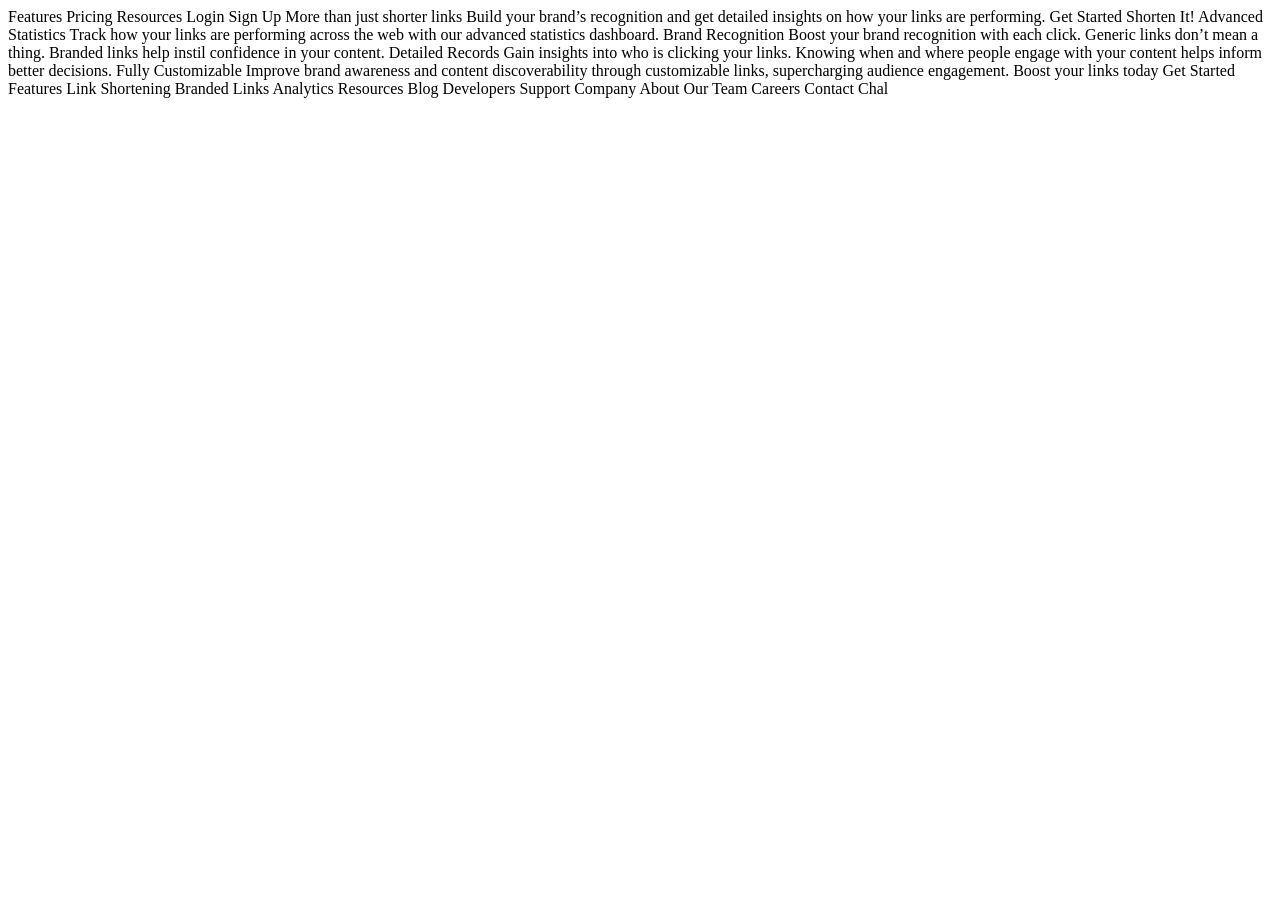
==== index.html @ 99a4065c "url-commit" ====
<!DOCTYPE html>
<html lang="en">
<head>
  <meta charset="UTF-8">
  <meta name="viewport" content="width=device-width, initial-scale=1.0"> <!-- displays site properly based on user's device -->

  <link rel="icon" type="image/png" sizes="32x32" href="./images/favicon-32x32.png">
  
  <title>Frontend Mentor | Shortly URL shortening API Challenge</title>

  <!-- Feel free to remove these styles or customise in your own stylesheet 👍 -->
  
</head>
<body>

  Features
  Pricing
  Resources

  Login
  Sign Up

  More than just shorter links

  Build your brand’s recognition and get detailed insights 
  on how your links are performing.

  Get Started

  Shorten It!

  Advanced Statistics

  Track how your links are performing across the web with our 
  advanced statistics dashboard.

  Brand Recognition

  Boost your brand recognition with each click. Generic links don’t 
  mean a thing. Branded links help instil confidence in your content.

  Detailed Records

  Gain insights into who is clicking your links. Knowing when and where 
  people engage with your content helps inform better decisions.

  Fully Customizable

  Improve brand awareness and content discoverability through customizable 
  links, supercharging audience engagement.

  Boost your links today

  Get Started

  Features

  Link Shortening
  Branded Links
  Analytics

  Resources

  Blog
  Developers
  Support

  Company

  About
  Our Team
  Careers
  Contact
  
  <di class="attribution">
    Chal
</body>
</html>
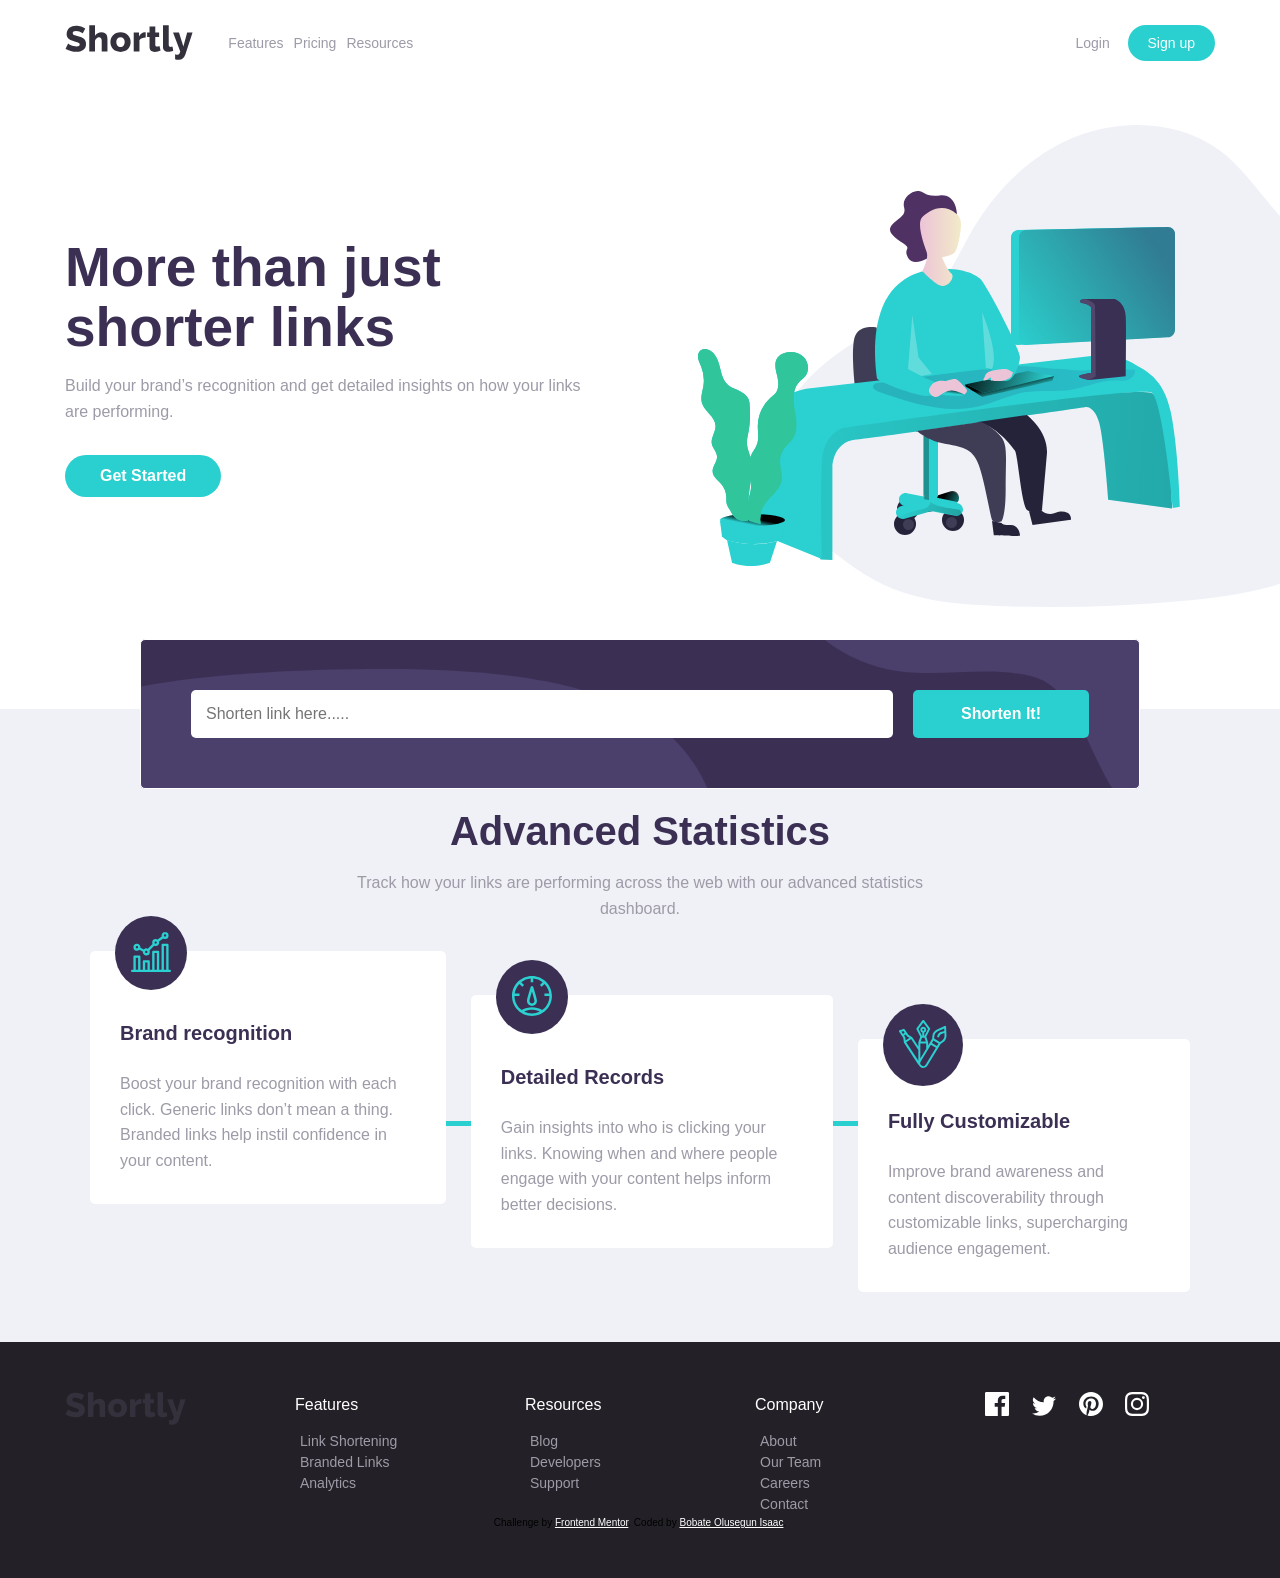
==== commit ef8e68c1: "new action" ====
--- a/index.html
+++ b/index.html
@@ -1,79 +1,186 @@
 <!DOCTYPE html>
-<html lang="en">
+ <html lang="en" dir="1tr">
 <head>
-  <meta charset="UTF-8">
-  <meta name="viewport" content="width=device-width, initial-scale=1.0"> <!-- displays site properly based on user's device -->
-
-  <link rel="icon" type="image/png" sizes="32x32" href="./images/favicon-32x32.png">
-  
-  <title>Frontend Mentor | Shortly URL shortening API Challenge</title>
-
-  <!-- Feel free to remove these styles or customise in your own stylesheet 👍 -->
-  
+    <meta charset="UTF-8">
+    <meta http-equiv="X-UA-Compatible" content="IE=edge">
+    <meta name="viewport" content="width=device-width, initial-scale=1.0">
+    <!--display size properly based on user interface-->
+    <link rel="icon" type="image/png" sizes="32x32" href="./images/favicon-32x32.png">
+    <!--Google font-->
+    <link rel="https://fonts.googleapis.com/css2?family=Poppins:wght@300;500;700&display=swap" rel="stylesheet">
+    <!--Custom Css-->
+    <link rel="stylesheet" href="shortly.css">
+    <title>Frontendmentor Challenge | Url Shortening api master</title>
 </head>
 <body>
+    <!--Header-->
+    <header>
+       <div class="container">
+          <nav>
+            <img src="./images/logo.svg" alt="logo" class="logo">
 
-  Features
-  Pricing
-  Resources
+               
+              <!--Toggle button section-->
+              <input type="checkbox" class="check-button" id="toggle">
+              <label for="toggle" class="hamburger" id="hamburger">
+                  <img src="images/icon-hamburger.svg" alt="responsive-button">
+              </label>
+             
+            <ul class="nav-ul" id="nav-ul">
+               <li class="first-li"><a href="#">Features</a></li>
+               <li class="second-li"><a href="#">Pricing</a></li>
+               <li class="third-li"><a href="#">Resources </a></li>
+               <hr class="no-display">
+               <li class="hidden fourth-li"><a href="#">Login</a></li>
+               <li class="hidden fifth-li"><a href="#" class="sign-btn sign2-btn">Sign up</a></li>
+            </ul>
 
-  Login
-  Sign Up
+            <nav class="mobile-nav">
 
-  More than just shorter links
+              <div class="login">
+                 <a href="#">Login</a>
+                 <a href="#" class="sign-btn">Sign up</a>
+              </div>
 
-  Build your brand’s recognition and get detailed insights 
-  on how your links are performing.
+            </nav>
+             
+          </nav>
+       </div>
+    </header>
 
-  Get Started
+    <main>
+        <!--Intro Section-->
+        <section class="intro-section">
+            <div class="container intro">
+                <div class="intro-text slideUP">
+                     <h1 class="u-mb-small">More than just <span>shorter links</span></h1>
+                     <p class="u-mb-medium"> Build your brand’s recognition and get detailed insights 
+                        on how your links are performing.</p>
+                     <a href="#"  class="sign-btn large-sign-btn">Get Started</a>
+                </div>
+                <div class="intro-image slideUP">
+                    <img src="./images/illustration-working.svg" alt="intro-image">
+                </div>
+            </div>
 
-  Shorten It!
+        </section>
 
-  Advanced Statistics
+        <!--Input ,About ,feature Section-->
+        <section class="input-section">
+            <div class="container">
+                 
+                <div class="input-box u-mb-large slideUP"> 
+                    <form class="input-text">
+                            <input type="text" id="input-text" placeholder="Shorten link here..... ">
+                            <p class="err"></p>
+                            <button class="link-btn">Shorten It!</button>  
+                     </form>
+                     <p class="error"></p>
+                </div>
+ 
+                <!--Display Shorten Link Section -->
+                <div class="display"> </div>
 
-  Track how your links are performing across the web with our 
-  advanced statistics dashboard.
+                <div class="about">
+                    <h2 class="u-mb-small">Advanced Statistics</h2>
+                    <p class="u-mb-medium"> Track how your links are performing across the web with our 
+                        advanced statistics dashboard.</p>
+                </div>
 
-  Brand Recognition
+                <div class="feature-section">
+                    <div class="container feature">
+                        <div class="feature-box box-1">
+                             <div class="feature-image">
+                                 <img src="./images/icon-brand-recognition.svg">
+                             </div>
+                             <h3>Brand recognition</h3>
+                             <p> Boost your brand recognition with each click. Generic links don’t 
+                                mean a thing. Branded links help instil confidence in your content.</p>
+                        </div>
+                
+                        <div class="feature-box box-2">
+                            <div class="feature-image">
+                                <img src="./images/icon-detailed-records.svg">
+                            </div>
+                            <h3>Detailed Records</h3>
+                            <p>Gain insights into who is clicking your links. Knowing when and where 
+                                people engage with your content helps inform better decisions.</p>
+                       </div>
+                    
+                       <div class="feature-box box-3">
+                          <div class="feature-image">
+                             <img src="./images/icon-fully-customizable.svg">
+                         </div>
+                         <h3>Fully Customizable</h3>
+                         <p>
+                            Improve brand awareness and content discoverability through customizable 
+                            links, supercharging audience engagement.</p>
+                       </div>
+                    </div>
+                </div>
+        </section>
 
-  Boost your brand recognition with each click. Generic links don’t 
-  mean a thing. Branded links help instil confidence in your content.
+        <!--Footer Section-->
+        <footer class="footer-section">
+            <div class="container footer">
 
-  Detailed Records
+                <div class="footer-logo">
+                    <img src="./images/logo.svg">
+                </div>
 
-  Gain insights into who is clicking your links. Knowing when and where 
-  people engage with your content helps inform better decisions.
+                <div class="footer-menu">
+                    <p class="u-mb-small nav-footer">Features</p>
+                    <ul class="nav-ul footer-links">
+                        <li><a href="#">Link Shortening</a></li>
+                        <li><a href="#">Branded Links</a></li>
+                        <li><a href="#">Analytics</a></li>
+                    </ul>
+                </div>
 
-  Fully Customizable
+                <div class="footer-menu">
+                    <p class="u-mb-small nav-footer">Resources</p>
+                    <ul class="nav-ul footer-links">
+                        <li><a href="#">Blog</a></li>
+                        <li><a href="#">Developers</a></li>
+                        <li><a href="#">Support</a></li>
+                    </ul>
+                </div>
 
-  Improve brand awareness and content discoverability through customizable 
-  links, supercharging audience engagement.
+                
+                <div class="footer-menu">
+                    <p class="u-mb-small nav-footer">Company</p>
+                    <ul class="nav-ul footer-links">
+                        <li><a href="#">About</a></li>
+                        <li><a href="#">Our Team</a></li>
+                        <li><a href="#">Careers</a></li>
+                        <li><a href="#">Contact</a></li>
+                    </ul>
+                </div>
 
-  Boost your links today
+                <div class="footer-icons">
+                    <img src="./images/icon-facebook.svg" alt="">
+                    <img src="./images/icon-twitter.svg" alt="">
+                    <img src="./images/icon-pinterest.svg" alt="">
+                    <img src="./images/icon-instagram.svg" alt="">
+                </div>
+   
+            </div>
 
-  Get Started
+            <div class="attribution">
+                Challenge by <a href="https://www.frontendmentor.io?ref=challenge" target="_blank">Frontend Mentor</a>. 
+                Coded by <a href="#">Bobate Olusegun Isaac</a>.
+            </div>
 
-  Features
-
-  Link Shortening
-  Branded Links
-  Analytics
-
-  Resources
-
-  Blog
-  Developers
-  Support
-
-  Company
-
-  About
-  Our Team
-  Careers
-  Contact
-  
-  <di class="attribution">
-    Chal
+        </footer>
+    </main>
+    <script src="shortly.js">
+        
+    </script>
 </body>
 </html>
 
+
+
+
+
+
--- a/shortly.css
+++ b/shortly.css
@@ -0,0 +1,805 @@
+/*STYLES*/
+*,
+*::before,
+*::after{
+    padding: 0;
+    margin: 0;
+    box-sizing: border-box;
+}
+
+html {
+    font-family: 'Poppins',sans-serif;
+    font-size: 10px;
+}
+
+body{
+    width: 100%;
+}
+
+p {
+    font-size: 1.6rem;
+    color: var(--grayish-violet);
+    line-height: 1.6;
+}
+
+section {
+    padding: 5rem 0;
+}
+
+.container {
+    width: 100%;
+    max-width: 120rem;
+    margin: 0 auto;
+    padding: 0 2.5rem;
+}
+
+/*variables color*/
+:root {
+    --cyan:hsl(180, 66%, 49%);
+    --dark-violet: hsl(257, 27%, 26%);
+    --gray:hsl(0, 0%, 75%);
+    --dark-grey:#EFF1F7;
+    --grayish-violet: hsl(257, 7%, 63%);
+    --very-dark-blue:hsl(255, 11%, 22%);
+    --very-dark-violet:hsl(260, 8%, 14%);
+    --white:#fff;
+}
+
+/*UTILITY CLASSES*/
+.u-mb-small {
+    margin-bottom: 1.6rem;
+}
+
+.u-mb-medium {
+    margin-bottom: 3rem;
+}
+
+.u-mb-large {
+    margin-bottom: 5rem;
+}
+
+/*********************HEADER SECTION*******************/
+
+header {
+    width: 100%;
+    height: 7.5rem;
+    padding: 2.5rem 0;
+    position: relative;
+}
+
+.logo {
+     height: 3.5rem;
+     margin-right: 3rem;
+}
+
+nav {
+     display: flex;
+     justify-content: space-between;
+     align-items: center;
+}
+
+.hidden {
+     display: none;
+} 
+
+.nav-ul {
+     display: flex;
+     flex-grow: 1;
+}
+
+.nav-ul li {
+     list-style: none;
+     padding: 0 .5rem;
+}
+
+.nav-ul li a,
+.login a:first-child {
+      font-size: 1.4rem;
+      font-weight: 200;
+      text-decoration: none;
+      color:var(--grayish-violet);
+}
+
+.login a:first-child {
+     margin-right: 1.5rem;
+}
+
+.nav-ul li a:hover,
+.login a:hover:first-child {
+     color: var(--cyan);
+}
+
+.no-display {
+    display: none;
+}
+
+.sign-btn {
+    font-size: 1.4rem;
+    font-weight: 500;
+    text-decoration: none;
+    background-color: var(--cyan);
+    padding: 1rem 2rem;
+    color: var(--white);
+    border-radius: 5rem;
+    opacity: 1;
+    transition: all .3s;
+} 
+
+.sign-btn:hover {
+    opacity: .5;
+}
+
+button:hover {
+    opacity: 0.5;
+}
+
+.check-button {
+    display: none;
+}
+
+.hamburger {
+    display: none;
+}
+/***********Intro section***********/
+
+.intro-section {
+      padding-bottom: 10rem;
+      overflow: hidden;
+}
+
+.intro {
+    display: flex;
+    justify-content: space-between;
+}
+
+.intro-text {
+    width: 45%;
+    display: flex;
+    flex-direction: column;
+    justify-content: center;
+    align-items: flex-start;
+}
+
+.intro-text h1 {
+    font-size: 5.5rem;
+    line-height: 6rem;
+    font-weight: 600;
+    color: var(--dark-violet);
+}
+
+.intro-text h1 span {
+    display: block;
+}
+
+.error {
+    color: red;
+}
+
+.err {
+    display: none;
+}
+
+.intro-image {
+    width: 45%;
+}
+
+.large-sign-btn {
+    font-size: 1.6rem;
+    font-weight: 700;
+    padding: 1.2rem 3.5rem;
+}
+
+#icon {
+    color: white;
+    font-size: 30px;
+    line-height: 80px;
+    float: right;
+    margin-right: 40px;
+    cursor: pointer;
+}
+
+/**********INPUT,ABOUT,FEATURE SECTION**********/
+.input-section {
+    background-color: var(--dark-grey);  
+}
+
+.input-box {
+    background-color: var(--dark-violet);
+    max-width: 100rem;
+    margin: 0 auto;
+    padding: 5rem;
+    background-image: url(./images/bg-shorten-desktop.svg);
+    border: 1px solid white;
+    border-radius: 0.5rem;
+    transform: translateY(-80%);
+    display: flex;
+    flex-direction: column;
+}
+
+.input-box form {
+    display: flex;
+    justify-content: center;
+    width: 100%;
+    resize: none;
+}
+
+
+.input-box form input {
+    padding: 1.5rem;
+    font-size: 1.6rem;
+    font-family: 'Poppins',sans-serif;
+    width: 80%;
+    border:var(--white);
+    border-radius: 0.5rem;
+    margin-right: 2rem;
+    outline: none;
+    resize: none;
+}
+
+.input-box form .link-btn {
+    font-size: 1.6rem;
+    font-weight: 700;
+    color: var(--white);
+    width: 20%;
+    height: 50%;
+    background-color: var(--cyan);
+    border: transparent;
+    border-radius: .5rem;
+    outline: none;
+    cursor: pointer;
+    padding: 1.5rem;
+    resize: none;
+}
+
+.link-btn {
+    font-size: 1.6rem;
+    font-weight: 700;
+    text-decoration: none;
+    background-color: var(--cyan);
+    border: transparent;
+    padding: 1.5rem ;
+    color: var(--white);
+    width: 20%;
+    height: 50%;
+    border-radius: .5rem;
+    outline: none;
+    cursor: pointer;
+    opacity: 1;
+    transition: all .3s;
+}
+
+.link-btn:hover {
+    opacity: .5;
+}
+
+/* Display gotten link */
+
+.display {
+    margin-top: -10rem;
+    padding-top: -1rem;
+}
+
+.display-link {
+    background-color: var(--white);
+    max-width: 100rem;
+    height: 10%;
+    margin: 0 auto;
+    margin-top:-3.5rem ;
+    padding-top: 2rem;
+    margin-bottom: 5rem;
+    padding: 2rem;
+    display: flex;
+    justify-content: space-between;
+}
+
+.initial-link {
+    font-size: 2rem;
+    font-weight: 400;
+    margin-top: 1rem;
+    width: 5rem;
+}
+
+.first-link {
+    padding-bottom:-5rem;
+}
+
+.horizontal-line{
+    display: none;
+}
+
+.shorten-link {
+    display: flex;
+    flex-direction: row;
+}
+
+.shortened-link {
+    padding-right: 3rem;
+    margin-top: 1.2rem;
+    font-size: 2rem;
+    color: var(--cyan);
+}
+
+.copy-button {
+    font-size: 1.6rem;
+    font-weight:700;
+    width: 8rem;
+    height: 4rem;
+    padding-top: 1.2rem;
+    padding-bottom: 1.2rem;
+    background-color: var(--cyan);
+    border: transparent;
+    border-radius: .5rem;
+    color: var(--white);
+    outline: none;
+    cursor:pointer;
+    opacity: 1;
+}
+
+.copied-button {
+    background-color: var(--very-dark-blue);
+}
+ 
+
+/*********About Section*********/
+
+.about {
+    text-align: center;
+    width: 50%;
+    margin: 0 auto;
+}
+
+.about h2 {
+    font-size: 4rem;
+    font-weight: 700;
+    color: var(--dark-violet);
+}
+
+/*Features Section*/
+
+.feature {
+    display: flex;
+    justify-content: space-between;
+    align-items: flex-start;
+    position: relative;
+    z-index: 0;
+}
+
+.feature::after {
+    content: "";
+    position: absolute; 
+    top: 50%;
+    left: 30%;
+    width: 50%;  
+    height: .5rem;
+    background-color: var(--cyan);
+    z-index: 0;
+}
+
+.feature-box {
+    position: relative;
+    background-color:var(--white);
+    padding: 7rem 3rem 3rem 3rem;
+    border-radius: .5rem;
+    z-index: 1;
+}
+
+.feature-box:not(:last-child) {
+    margin-right: 2.5rem;
+}
+
+.feature-image {
+    display: inline-block;
+    background-color: var(--dark-violet);
+    padding: 1.5rem;
+    border: 1px solid transparent;
+    border-radius: 50%;
+    position: absolute;
+    top: -3.5rem;
+    left: 2.5rem;
+}
+
+.feature-box h3 {
+    font-size: 2rem;
+    font-weight: 700;
+    line-height: 2.5rem;
+    color: var(--dark-violet);
+    padding-bottom: 2.5rem;
+}
+
+.box-2 {
+    margin-top: 4%;
+}
+
+.box-3 {
+    margin-top: 8%;
+}
+
+/**********Boost Section**********/
+.boost-section {
+    width: 100%;
+    background-color: var(--dark-violet);
+    position: relative;
+    z-index: 1;
+}
+
+.boost-section::before {
+    content: "";
+    position: absolute;
+    top: 0;
+    left: 0;
+    width: 200rem;
+    height: 100%;
+    background-image: url(./images/bg-boost-desktop.svg);
+    background-position: center;
+    background-repeat: no-repeat;
+    z-index: -1;
+}
+
+.boost {
+    display: block;
+    text-align: center;
+    z-index:11;
+}
+
+.boost h2 {
+    font-size: 4rem;
+    font-weight: 700;
+    color: var(--white);
+}
+
+/***************Footer Section*******************/
+/***************Footer Section*******************/
+/***************Footer Section*******************/
+.footer-section {
+    padding: 5rem 0;
+    background-color: var(--very-dark-violet);
+}
+
+.footer {
+    display: grid;
+    grid-template-columns: repeat(auto-fit, minmax(15rem,1fr));
+    row-gap: 2rem;
+}
+
+.footer-links {
+    display: flex;
+    flex-direction: column;
+    text-decoration: none;
+    color: var(--white);
+}
+
+.footer-links li {
+    padding-bottom: .5rem;
+}
+
+.footer-icons img {
+    padding: 0 2rem .5rem 0;
+}
+
+.nav-footer {
+    color: var(--white);
+}
+
+a {
+    color: var(--white);
+}
+
+.attribution {
+    text-align: center;
+    justify-content: center;
+    align-items: center;
+}
+/******************MEDIA QUERIES FOR HEADER SECTION**************/
+
+/*TABLET SIZED DEVICES*/
+@media screen and (max-width:985px){
+    /*Intro Section*/
+    .intro-text {
+        width: 50%;
+    }
+
+    .intro-text h1 {
+        font-size: 4.5rem;
+        line-height: 4.5rem;
+    }
+
+    /*About Section*/
+    .about {
+        width: 100%;
+        padding-bottom:6rem;
+    }
+
+    .about h2 {
+        font-size: 3rem;
+    }
+
+    /*Feature Section*/
+    .feature-box {
+        padding: 7rem 2rem 3rem 2rem;
+    }
+
+    .feature-box:not(:last-child) {
+        margin-right:1.5rem ;
+    }
+}
+
+/*MOBILE DEVICE*/
+@media screen and (max-width:600px) {
+    header {
+        height: 7.6rem;
+    }
+
+    .logo {
+        margin: 0;
+        margin-bottom: 60rem;
+    }
+
+    form {
+       height: 5rem;
+       padding: 0 1rem;
+    }
+
+    .login {
+        display: none;
+    }
+
+    .hamburger {
+        display: inline-block;
+        position: absolute;
+        top:4rem;
+        right: 2rem;
+        cursor: pointer;
+    }
+
+    .hamburger img {
+        width: 3rem;
+    }
+    
+    .hidden {
+        display: inline-block;
+    }
+
+    .fifth-li {
+        width: 80%;
+        height: 30rem;
+    }
+
+    #nav-ul {
+        margin-left: -13rem;
+    }
+
+    #nav-ul {
+        flex-direction:column;
+        height: 50rem;
+        margin-top: 2rem;
+        background-color: var(--dark-violet);
+        border: 1px solid transparent;
+        border-radius: 2rem;
+        transform: translateY(-300%);
+        transition: all .5s;
+        z-index: 1;
+    }
+    
+    #nav-ul li {
+        padding: 2.5rem 0;
+        font-size: 2.6rem;
+    }
+
+    #nav-ul li a,
+    .login a:first-child
+    li a {
+        color: var(--white);
+        font-weight: 800;
+        font-size: 16px;
+    }
+
+    .first-li {
+        margin-left: 16rem;
+    }
+
+    .second-li {
+        margin-left: 17rem;
+    }
+
+    .third-li {
+        margin-left: 16rem;
+    }
+
+    .no-display {
+        display: inline-block;
+        margin-left: 3rem;
+        margin-right: 3rem;
+        margin-top: 2rem;
+        opacity: .2;
+    }
+
+    .fourth-li {
+        margin-left: 18rem;
+    }
+     
+    
+    .sign2-btn {
+        font-size: 36px;
+        font-weight: 800;
+        margin-left: 16rem;
+        margin-bottom: 3rem;
+        text-decoration: none;
+        background-color: var(--cyan);
+        padding: 1rem 2rem;
+        color: var(--white);
+        border-radius: 5rem;
+        transition: all .3s;
+    } 
+
+    nav ul li a:hover::before {
+        opacity: 0;
+    }
+
+    #toggle:checked ~ #nav-ul {
+        transform: translateY(1%);
+    }
+
+    #toggle:checked ~ .hamburger {
+        border: 1px solid red;
+        border-radius: .3rem;
+        padding: .4rem;
+    } 
+   
+    /*Intro Section*/
+    .intro {
+        flex-direction: column-reverse;
+    }
+
+    .intro-image {
+        padding-bottom: 4rem;
+    }
+
+    .intro-text {
+        display: block;
+        width: 100%;
+        text-align: center;
+        padding: 4rem 0;
+    }
+
+    /*Input Section*/
+    .input-box form input {
+        width: 80%;
+        height: 80%;
+        padding-bottom: -10rem;
+    }
+
+    .input-box form .link-btn {
+        width: 126%;
+        height: 80%;
+    }
+
+    .input-box {
+        padding: 5rem;
+        height:30%;
+    }
+
+    #input-text {
+        width: 126%;
+        margin-left: -4rem;
+    }
+
+    .link-btn {
+        width: 8rem;
+        margin-top: 1.2rem;
+        margin-left: -4rem;
+    }
+    
+
+    .input-box form{
+        flex-direction: column;
+    }
+
+    .err {
+        display: inline-block;
+        color: red;
+        padding-bottom: 0.2rem;
+        padding-left: 1rem;
+        padding-top: -6rem;
+        margin-left: -5rem;
+    }
+
+    .error {
+        display: none;
+    }
+    /* Display gotten link */
+    .display-link {
+        display: flex;
+        flex-direction: column;
+        padding: 1.6rem;
+    }
+
+    .first-link {
+        padding-bottom: 1.2rem;
+        padding-top: 1.2rem;
+    }
+
+    .horizontal-line {
+        display: inline-block;
+        padding-bottom: 0.1rem;
+        margin-top: 1rem;
+    }
+    .shorten-link {
+        display: flex;
+        flex-direction: column;
+    }
+
+    .shortened-link {
+        padding-bottom: 1.2rem;
+    }
+
+    .copy-button {
+        width: 40rem;
+    }
+
+    /*Feature Section*/
+    .feature {
+        flex-direction: column;
+        text-align: center;
+    }
+
+    .feature::after {
+        left: 50%;
+        top: 20%;
+        height: 50rem;
+        width: .5rem;
+    }
+
+    .feature-box {
+        margin-bottom: 10rem;
+    }
+
+    .feature-box:not(:last-child) {
+        margin-right: 0;
+    }
+
+    .feature-image {
+        left: 50%;
+        transform: translateX(-50%);
+    }
+
+    .box-2,
+    .box-3 {
+        margin-top: 0;
+    }
+
+    /*Footer-Section*/
+
+    .footer {
+        display: flex;
+        flex-direction: column;
+        justify-content: center;
+        align-items: center;
+        text-align: center;
+    }
+
+    .footer-menu {
+        color: var(--white);
+    }
+}
+
+/********************Animation********************/
+/********************Animation********************/
+/********************Animation********************/
+
+@keyframes slideUP {
+    0% {
+        transform: translateY(100%);
+    }
+
+    50% {
+        transform: translateY(50%);
+    }
+
+    100% {
+        transform: translateY(0%);
+    }
+}
+
+.slideUP {
+    animation: slideUP .8s 1 linear;
+}
